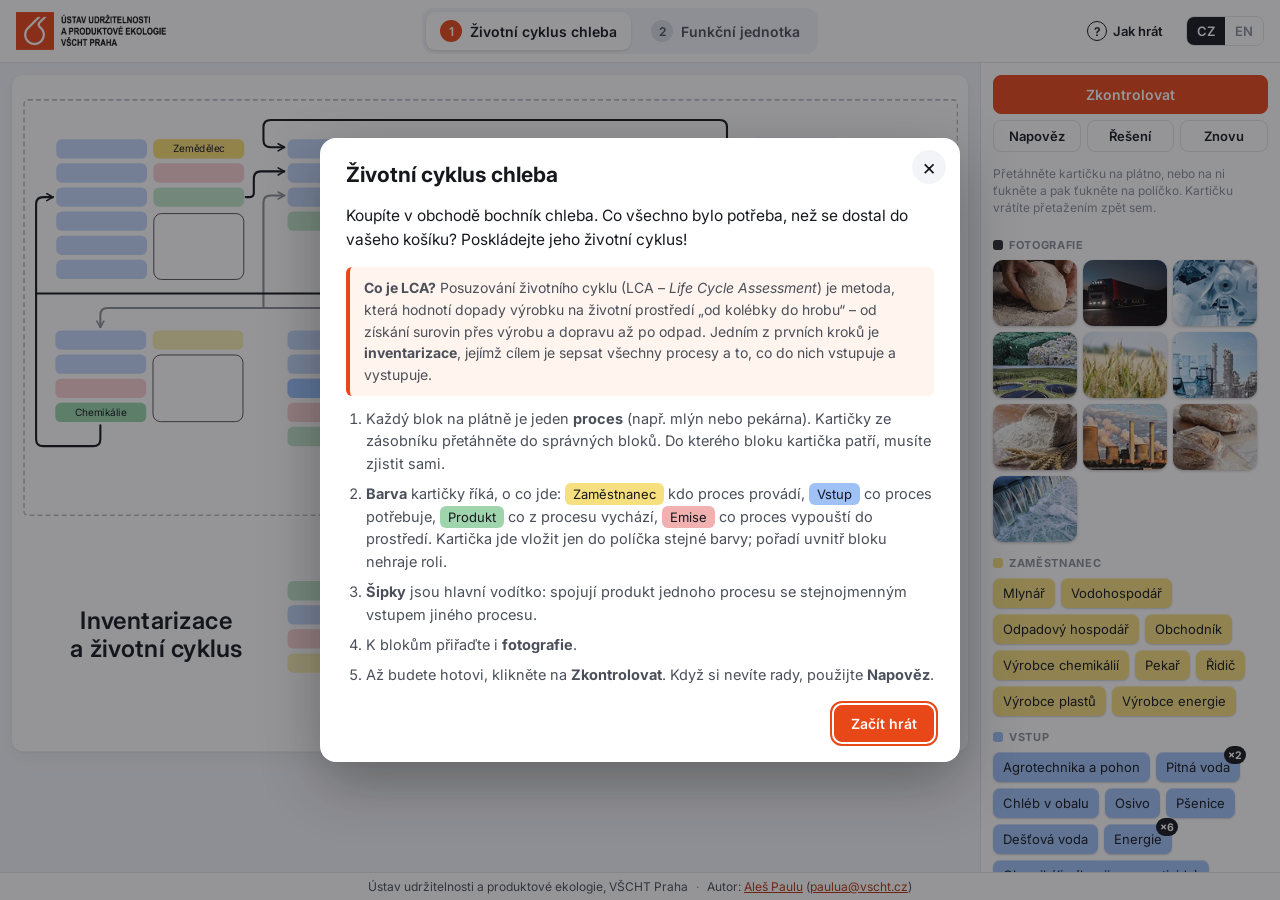
==== en/index.html @ 26d5e571 "Add files via upload" ====
<!doctype html>
<html lang="en" data-lang="en" data-other="../">
<head>
  <meta charset="utf-8">
  <base href="../">
  <meta name="viewport" content="width=device-width, initial-scale=1">
  <title>LCA games</title>
  <meta name="description" content="Interactive games about Life Cycle Assessment (LCA) – Department of Sustainability and Product Ecology, UCT Prague">
  <link rel="preconnect" href="https://fonts.googleapis.com">
  <link rel="preconnect" href="https://fonts.gstatic.com" crossorigin>
  <link href="https://fonts.googleapis.com/css2?family=Inter:ital,wght@0,400;0,500;0,600;0,700;1,400&display=swap" rel="stylesheet">
  <link rel="stylesheet" href="style.css">
  <link rel="icon" href="img/logo-icon.png">
  <link rel="alternate" hreflang="cs" href="./">
  <link rel="alternate" hreflang="en" href="en/">
</head>
<body>
  <header class="topbar">
    <a class="brand" href="https://supre.vscht.cz/" target="_blank" rel="noopener">
      <img src="img/logo.png" alt="Department of Sustainability and Product Ecology, UCT Prague">
    </a>
    <nav class="tabs" role="tablist">
      <button class="tab" role="tab" data-game="g1"><span class="num">1</span><span data-i18n="tab1"></span></button>
      <button class="tab" role="tab" data-game="g2"><span class="num">2</span><span data-i18n="tab2"></span></button>
    </nav>
    <div class="top-actions">
      <button class="btn ghost" id="btn-help"><span class="q">?</span><span data-i18n="howToPlay"></span></button>
      <div class="lang" role="group" aria-label="Language">
        <button data-lang="cs">CZ</button><button data-lang="en">EN</button>
      </div>
    </div>
  </header>

  <main class="workspace">
    <section class="stage-area" id="stage-area">
      <div class="stage-sizer" id="stage-sizer">
        <div class="stage" id="stage"></div>
      </div>
    </section>
    <aside class="tray" id="tray">
      <div class="toolbar">
        <button class="btn primary" id="btn-check" data-i18n="check"></button>
        <button class="btn" id="btn-hint" data-i18n="hint"></button>
        <button class="btn" id="btn-solve" data-i18n="solution"></button>
        <button class="btn" id="btn-reset" data-i18n="reset"></button>
      </div>
      <div class="feedback" id="feedback" aria-live="polite"></div>
      <p class="tray-tip" data-i18n="trayTip"></p>
      <div class="tray-items" id="tray-items"></div>
    </aside>
  </main>

  <footer class="footer">
    <span data-i18n="footerInst"></span>
    <span class="sep">·</span>
    <span><span data-i18n="author"></span> <a href="mailto:paulua@vscht.cz">Aleš Paulu</a> (<a href="mailto:paulua@vscht.cz">paulua@vscht.cz</a>)</span>
  </footer>

  <div class="modal-backdrop" id="modal" hidden>
    <div class="modal" role="dialog" aria-modal="true" aria-labelledby="modal-title">
      <button class="modal-close" id="modal-close" aria-label="Close">×</button>
      <h2 id="modal-title"></h2>
      <div id="modal-body"></div>
      <div class="modal-actions" id="modal-actions"></div>
    </div>
  </div>
  <div class="toast" id="toast" hidden></div>

  <script src="data.js"></script>
  <script src="app.js"></script>
</body>
</html>
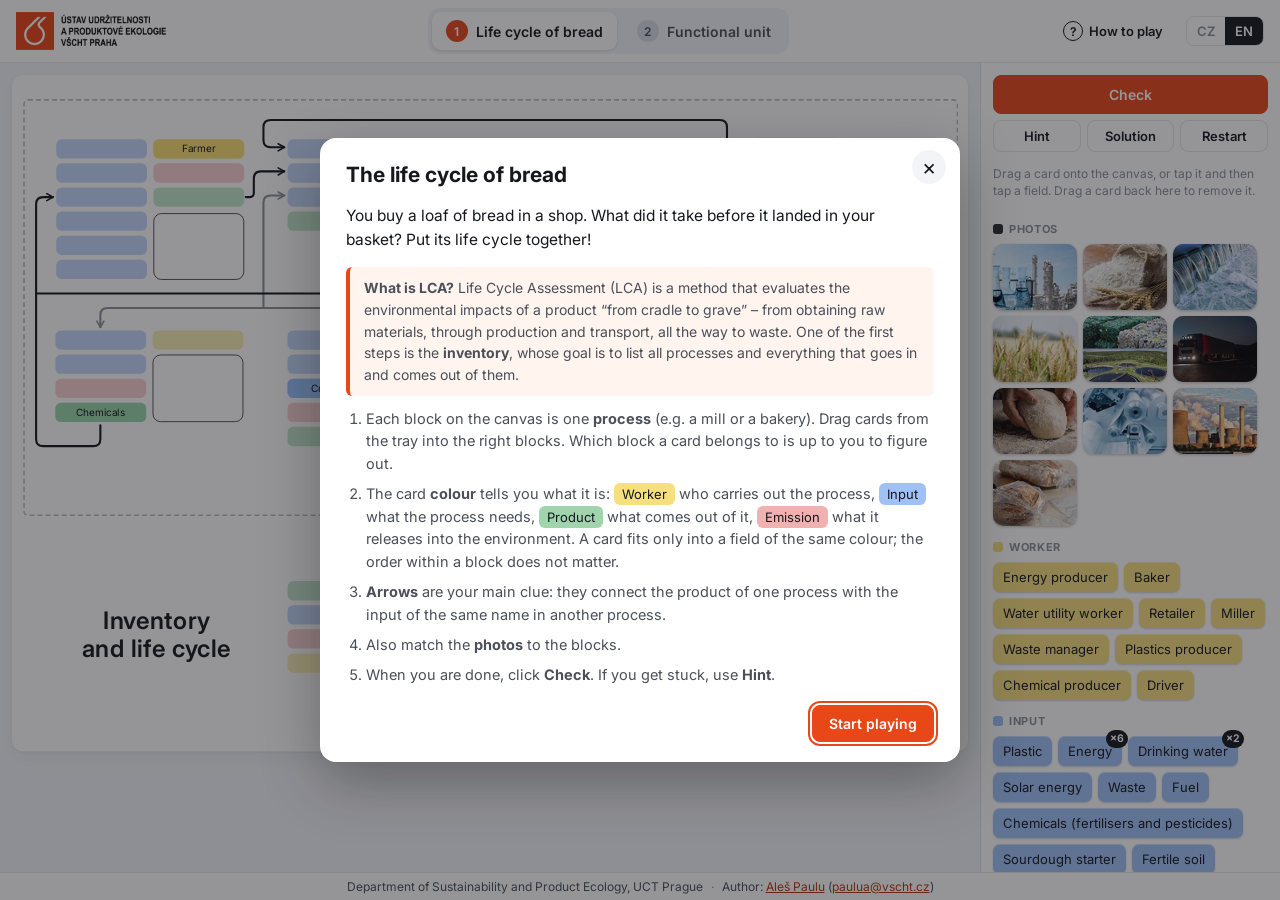
==== commit dcbce218: "Add files via upload" ====
--- a/en/index.html
+++ b/en/index.html
@@ -9,7 +9,7 @@
   <link rel="preconnect" href="https://fonts.googleapis.com">
   <link rel="preconnect" href="https://fonts.gstatic.com" crossorigin>
   <link href="https://fonts.googleapis.com/css2?family=Inter:ital,wght@0,400;0,500;0,600;0,700;1,400&display=swap" rel="stylesheet">
-  <link rel="stylesheet" href="style.css">
+  <link rel="stylesheet" href="style.css?v=2">
   <link rel="icon" href="img/logo-icon.png">
   <link rel="alternate" hreflang="cs" href="./">
   <link rel="alternate" hreflang="en" href="en/">
@@ -66,7 +66,7 @@
   </div>
   <div class="toast" id="toast" hidden></div>
 
-  <script src="data.js"></script>
-  <script src="app.js"></script>
+  <script src="data.js?v=2"></script>
+  <script src="app.js?v=2"></script>
 </body>
 </html>
